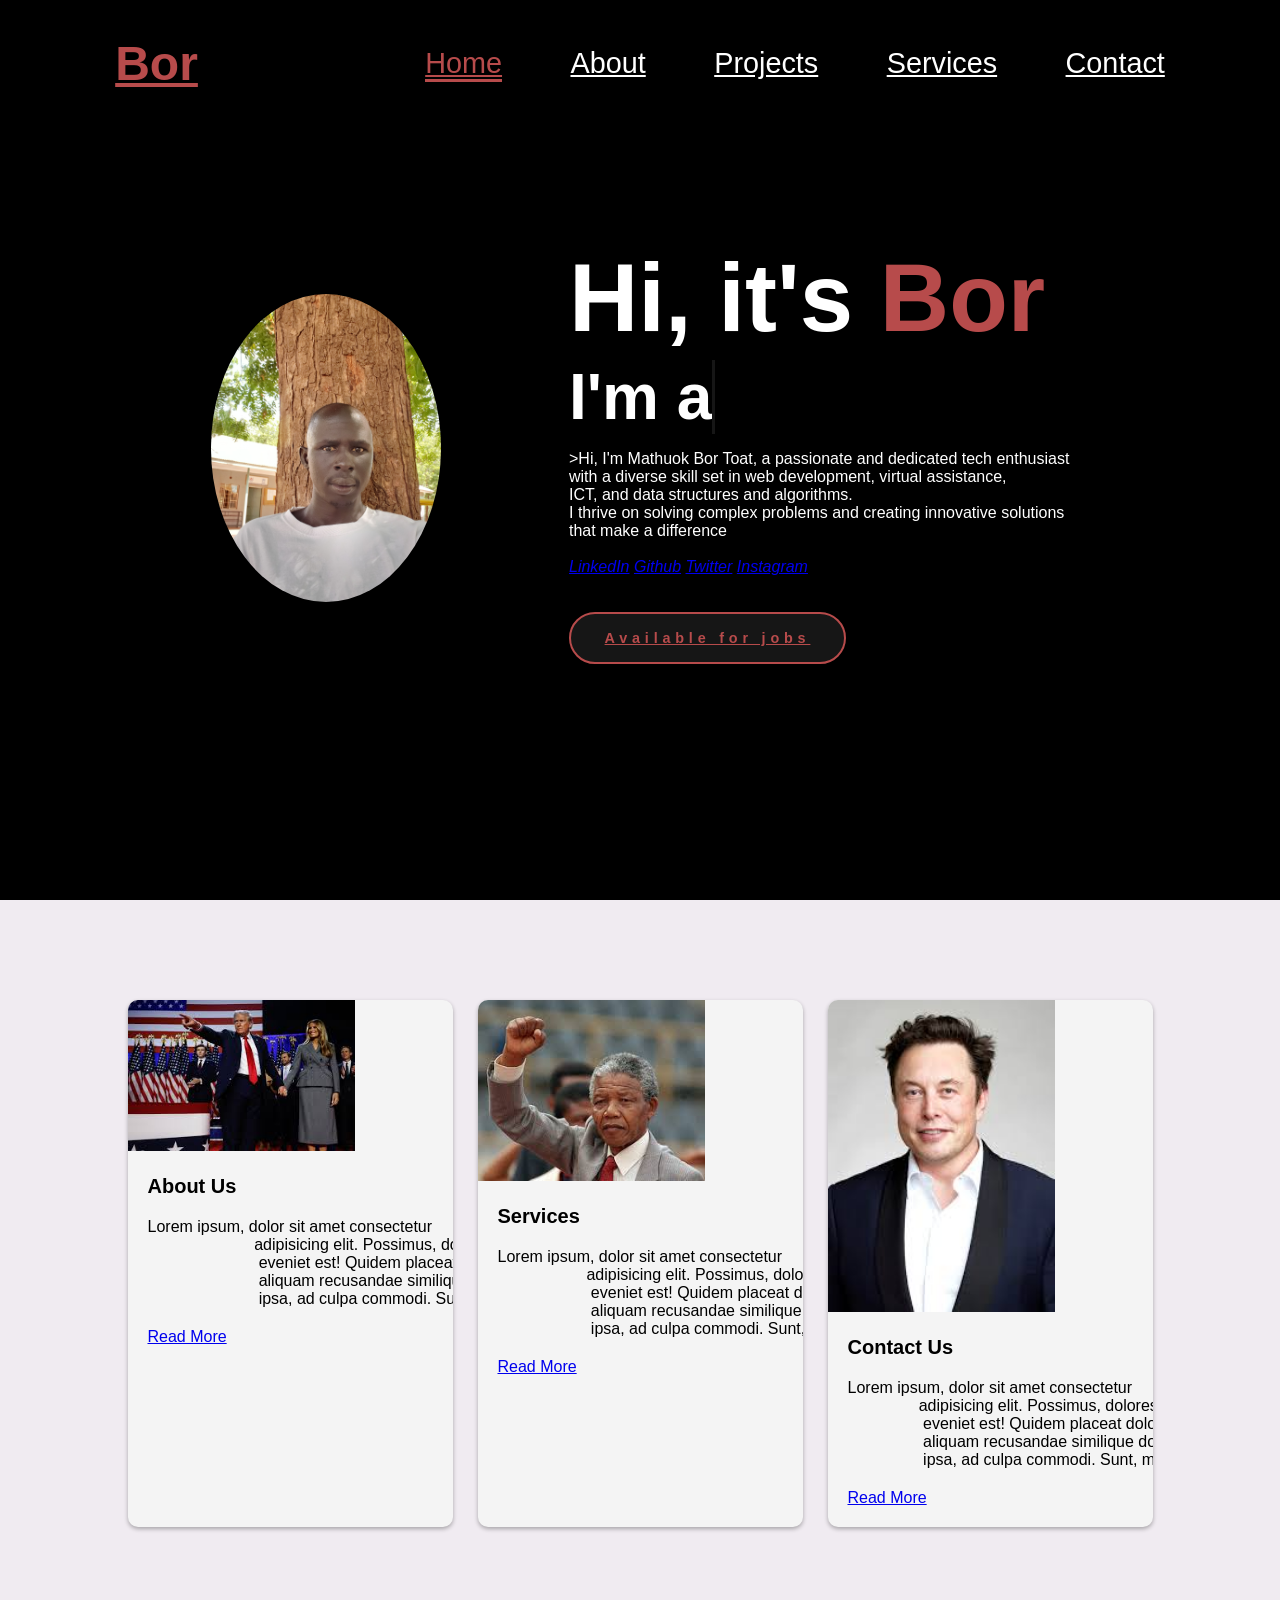
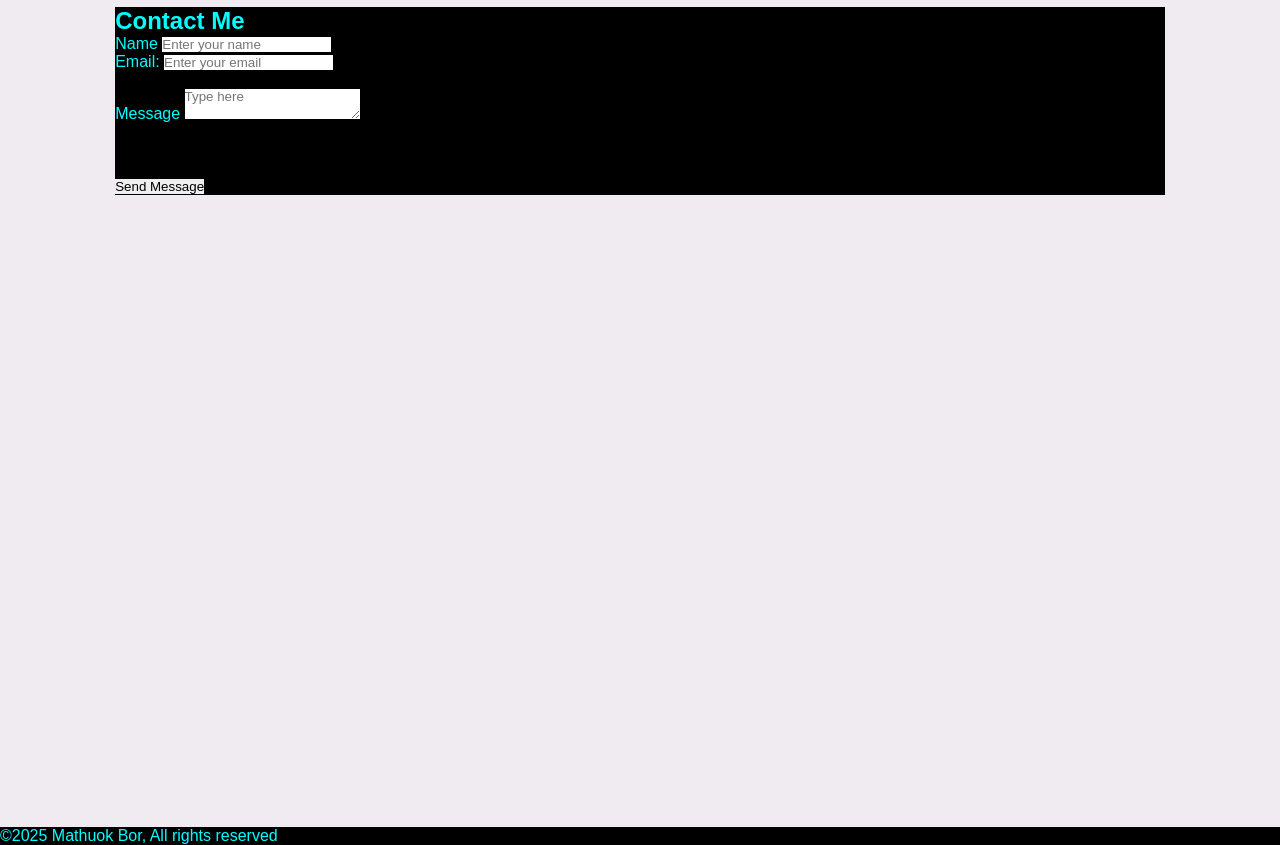
==== index.html @ 7ba6e96c "This is my first commit" ====
<!DOCTYPE html>
<html lang="en">
<head>
    <meta charset="UTF-8">
    <meta name="viewport" content="width=device-width, initial-scale=1.0">
    <title>PORTFOLIO WEBSITE</title>
    <link rel="stylesheet" href="style.css">
</head>
<body>
    <header>
        <a href="#" class="logo">Bor</a>
        
            <nav>
                <a href="#" class="active">Home</a>
                <a href="#">About</a>
                <a href="#">Projects</a>
                <a href="#">Services</a>
                <a href="#">Contact</a>
            </nav>
    </header>
    <section class="home">
        <div class="home-img">
            <img src="bor Toar.jpg" alt="Image found">
        </div>
        <div class="home-content">
            <h1>Hi, it's <span>Bor</span></h1>
            <h3 class="typing-text">I'm a <span></span></h3>
            <p>>Hi, I'm Mathuok Bor Toat, a passionate and dedicated tech enthusiast <br>with a diverse skill set in web development, virtual assistance,<br> ICT, and data structures and algorithms. <br>I thrive on solving complex problems and creating innovative solutions <br>
                that make a difference</p>
                <br>
        <div class="social-icon">
            <a href="#"><i class="fa-brands fa-linkedin">LinkedIn</i></a>
            <a href="#"><i class="fa-brands fa-github">Github</i></a>
            <a href="#"><i class="fa-brands fa-x-twitter">Twitter</i></a>
            <a href="#"><i class="fa-brands fa-instagram">Instagram</i></a>
        </div>
        <br><br>
        <a href="#" class="btn">Available for jobs</a>
        </div>
    </section>
        <div class="card-container">
            <div class="card">
                    <img src="Trump.jpg" alt="image found">
                <div class="card-content">
                    <h3>About Us</h3>
                    <p><pre>Lorem ipsum, dolor sit amet consectetur 
                        adipisicing elit. Possimus, dolores! Inventore,
                         eveniet est! Quidem placeat dolorem perferendis 
                         aliquam recusandae similique dolorum vitae quaerat, 
                         ipsa, ad culpa commodi. Sunt, magni earum?</pre></p>
                         <a href="card-button">Read More</a>
                </div>
            </div>
            <div class="card">
                <img src="Nelson.jpg" alt="image found">
            <div class="card-content">
                <h3>Services</h3>
                <p><pre>Lorem ipsum, dolor sit amet consectetur 
                    adipisicing elit. Possimus, dolores! Inventore,
                     eveniet est! Quidem placeat dolorem perferendis 
                     aliquam recusandae similique dolorum vitae quaerat, 
                     ipsa, ad culpa commodi. Sunt, magni earum?</pre></p>
                     <a href="card-button">Read More</a>
            </div>
        </div>
        <div class="card">
            <img src="Elon Musk.jpg" alt="image found">
        <div class="card-content">
            <h3>Contact Us</h3>
            <p><pre>Lorem ipsum, dolor sit amet consectetur 
                adipisicing elit. Possimus, dolores! Inventore,
                 eveniet est! Quidem placeat dolorem perferendis 
                 aliquam recusandae similique dolorum vitae quaerat, 
                 ipsa, ad culpa commodi. Sunt, magni earum?</pre></p>
                 <a href="card-button">Read More</a>
        </div>
    </div>
        </div>
    <section id="contact">
        <div class="container">
            <h2>Contact Me</h2>
            <form action="">
                <label for="name">Name</label>
                <input type="text" id="name" name="name" placeholder="Enter your name" required>
                <br>
                <label for="email">Email:</label>
                <input type="text" name="email" id="email" placeholder="Enter your email" required>
                <br>
                <br>
                <label for="message">Message</label>
                <textarea name="message" id="message" placeholder="Type here" cols="20"></textarea>
                <br><br><br>
                <br>
                <button type="submit">Send Message</button>
            </form>
        </div>
    </section>
    <footer>
        <div class="container">
            <p>&copy;2025 Mathuok Bor, All rights reserved</p>
        </div>
    </footer>
</body>
</html>
---- style.css ----
@import url(https://);

*{
    margin: 0;
    padding: 0;
    box-sizing: border-box;
    border: none;
    outline: none;
    font-family: Arial, Helvetica, sans-serif; 
}
html{
    font-size: 100%;
    height: 100vh;
    overflow-x: hidden;
    background-color: rgb(240, 235, 241);
    color: white;
}
header{
    margin-top: 20px;
    position: fixed;
    top: 0;
    left: 0;
    width: 100%;
    padding: 1rem 9%;
    background-color: transparent;
    filter: drop-shadow(10px);
    display: flex;
    justify-content: space-between;
    align-items: center;
    z-index: 100;
}
.logo{
    font-size: 3rem;
    color: #b74b4b;
    font-weight: 800;
    cursor: pointer;
    transition: 0.5s ease;
}
.logo:hover{
    transform: scale(1.1);
}
nav a{
    font-size: 1.8rem;
    color: white;
    margin-left: 4rem;
    font-weight: 500;
    transition: 0.3s ease;
    border-bottom: 3px solid transparent;
}
nav a:hover, 
nav a.active{
    color: #b74b4b;
    border-bottom: 3px solid #b74b4b;
}

@media(max-width:995){
    nav{
        position: absolute;
        display: none;
        top: 0;
        right: 0;
        width: 40%;
        border-left: 3px solid #b74b4b;
        border-bottom: 3px solid #b74b4b;
        border-bottom-left-radius: 2rem;
        padding: 1rem solid;
        background-color: #161616;
        border-top: 0.1rem solid rgb(0,0,0,0.1);
    }
    nav.active{
        display: block;
    }
    nav a{
        display: block;
        font-size: 2rem;
        margin: 3rem 0;
    }
    nav a:hover,
    nav a.active{
        padding:1rem;
        border-radius: 0.5rem;
        border-bottom: 0.5rem solid #161616;
    }
}
section{
    min-height: 100vh;
    padding: 5rem 9% 5rem;
}
.home{
    display: flex;
    justify-content: center;
    align-items: center;
    gap: 8rem;
    background-color: black;
}
.home .home-content h1{
    font-size: 6rem;
    font-weight: 700;
    line-height: 1.3;
}
span{
    color: #b74b4b;
}
.home-content h3{
    font-size: 4rem;
    margin-bottom: 1rem;
    font-weight: 700;
}
.home-img{
    border-radius: 50%;
}
.home-img img{
    position: relative;
    width: 18vw;
    border-radius: 50%;
    box-shadow: 0 0 25px solid;
    cursor: pointer;
    transition: 0.2s linear;
}
.home-img img:hover{
    font-size: 1.8rem;
    font-weight: 500;
}
.social-icons{
    display: inline-flex;
    justify-content: center;
    justify-content: space-between;
    align-items: center;
    width: 4rem;
    height: 4rem;
    background-color: transparent;
    border: 0.2rem solid #b74b4b;
    font-size: 2rem;
    border-radius: 100%;
    margin: 3rem 1.5rem 3rem;
    transition: 0.3s ease;
    color: #b74b4b;
}
.social-icons a:hover{
    color: rgb(0, 0, 0);
    transform: scale(1.3) translate();
    background-color: #b74b4b;
    box-shadow: 0 0 25px #b74b4b;
}
.btn{
    display: inline-block;
    padding: 1rem 2.1rem;
    background-color: #161616;
    border-radius: 2rem;
    font-size: 0.9rem;
    color: #b74b4b;
    letter-spacing: 0.3rem;
    font-weight: 600;
    border: 2px solid #b74b4b;
    transition: 0.3s ease;
    cursor: pointer;
}
.btn:hover{
    transform: scale3d(1.03);
    background-color: #b74b4b;
    box-shadow: 0 0 25px #b74b4b;
}
.typing-text{
    position: relative;
}
.typing-text span::before{
    content: Web Developer;
    color: #b74b4b;
    animation: words 20s infinite;
}
.typing-text span::after{
    content: "";
    background-color: black;
    position: absolute;
    width: calc(100% + 8px);
    height: 100%;
    border-left: 3px solid #161616;
    right: -8;
    animation: cursor 0.6s infinite;
}
@keyframes cursor{
    to{
        border-left: 3px solid #b74b4b;
    }
}
@keyframes words{
    0%, 20%{
        content: "Virtual Assistant"
    }
    21%, 40%{
        content: "Web Developer";
    }
    41%, 60%{
        content: "ICT Specialist";
    }
    61%, 80%{
        content:"Data Structure and Algorithm";
    }
    81%, 100%{
        content: "Web Software";
    }
}
@media(max-width: 1000px){
    .home{
        gap: 4rem;
    }
}
@media(max-width:995px){
    .home{
        flex-direction: column;
        margin: 5rem 4rem;
    }
    .home .home-content h3{
        font-size: 2.5rem;
    }
    .home-content h1{
        font-size: 5rem;
    }
    .home-img img{
        width: 70vh;
        margin-top: 4rem;
    }
}
.card-container{
    display: flex;
    justify-content: center;
    flex-wrap: wrap;
    gap: 25px;
    margin-top: 100px;
}
.card{
   width: 325px;
   background-color: #f4f4f4;
   color: black;
   border-radius: 10px;
   box-shadow: 0px 2px 4px rgb(0,0,0,0.3); 
   overflow: hidden;
   transition: transform 0.6s ease;
}
.card:hover{
    transform: translateY(-20px);
}
.card img{
    width: 70%;
    height: auto;
    object-fit: cover;
}
.card-content{
    padding: 20px;
}
.card-content h3{
    font-size:20px;
    margin-bottom: 10px;
}
.card-content p{
    font-size: 14px;
    margin-bottom: 20px;
}
.card-button{
    display: inline-block;
    background-color: #343434;
    color: rgb(55, 255, 0);
    text-decoration: none;
    border-radius: 9px;
    padding:8px 16px;
}
.card-button:hover{
    color: chartreuse;
}
.container{
    background-color:black;
    color: aqua;
}
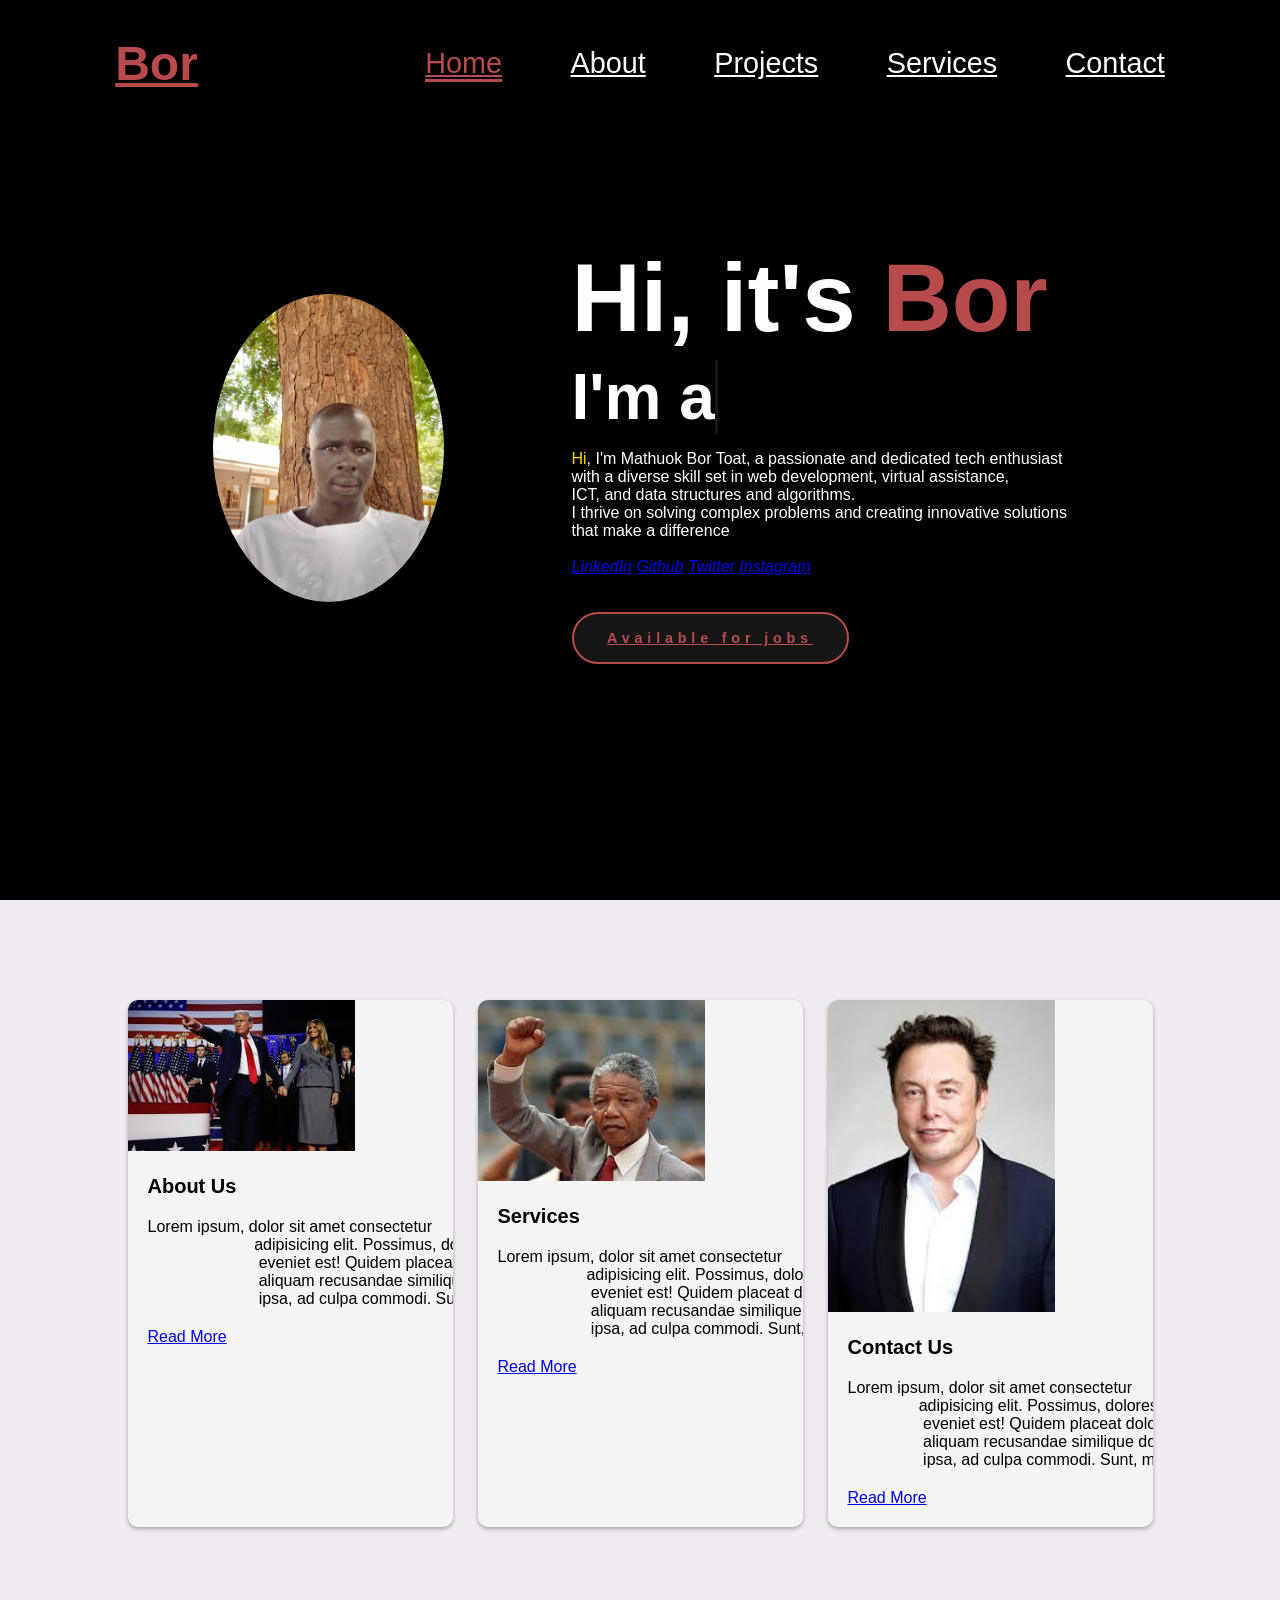
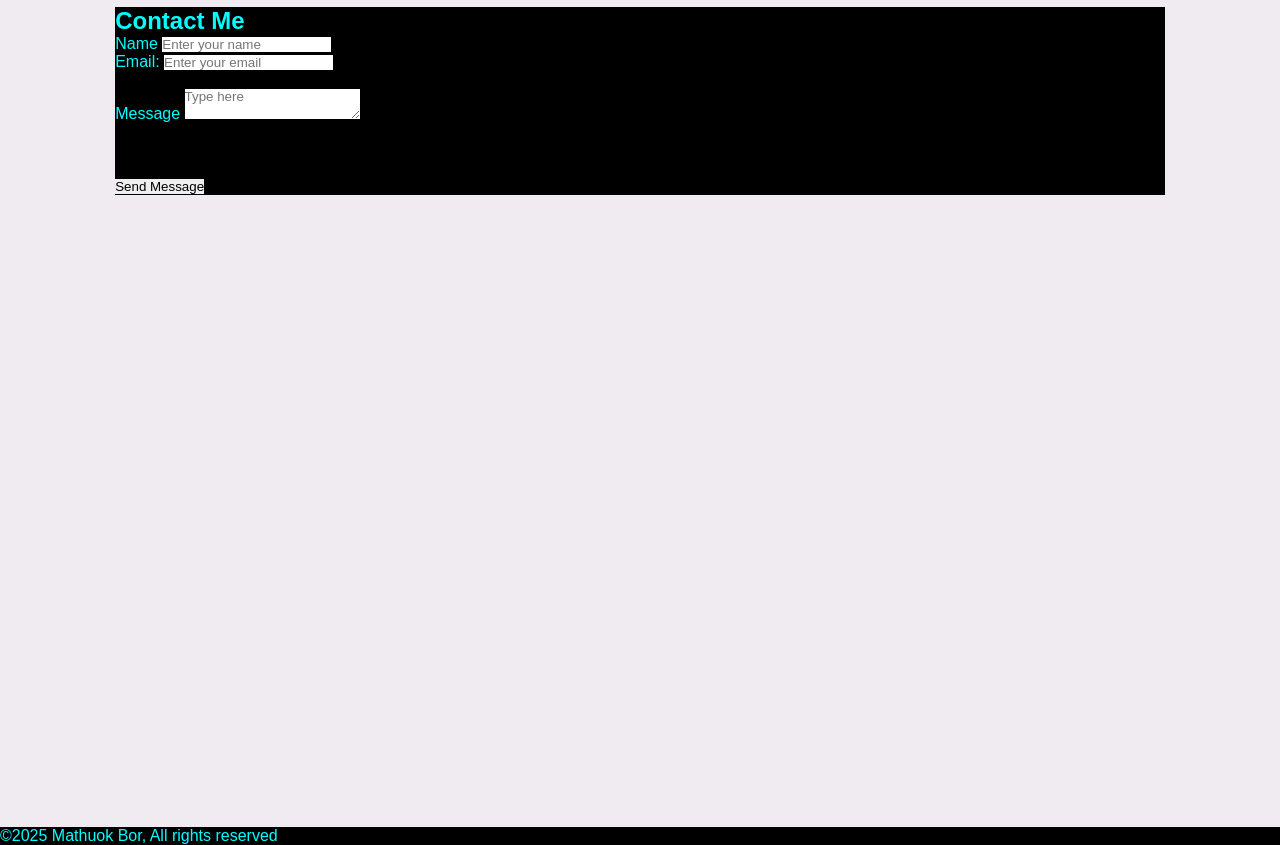
==== commit eccc2d22: "Added color span to Hi" ====
--- a/index.html
+++ b/index.html
@@ -25,7 +25,7 @@
         <div class="home-content">
             <h1>Hi, it's <span>Bor</span></h1>
             <h3 class="typing-text">I'm a <span></span></h3>
-            <p>>Hi, I'm Mathuok Bor Toat, a passionate and dedicated tech enthusiast <br>with a diverse skill set in web development, virtual assistance,<br> ICT, and data structures and algorithms. <br>I thrive on solving complex problems and creating innovative solutions <br>
+            <p> <span style="color:gold">Hi</span>, I'm Mathuok Bor Toat, a passionate and dedicated tech enthusiast <br>with a diverse skill set in web development, virtual assistance,<br> ICT, and data structures and algorithms. <br>I thrive on solving complex problems and creating innovative solutions <br>
                 that make a difference</p>
                 <br>
         <div class="social-icon">
